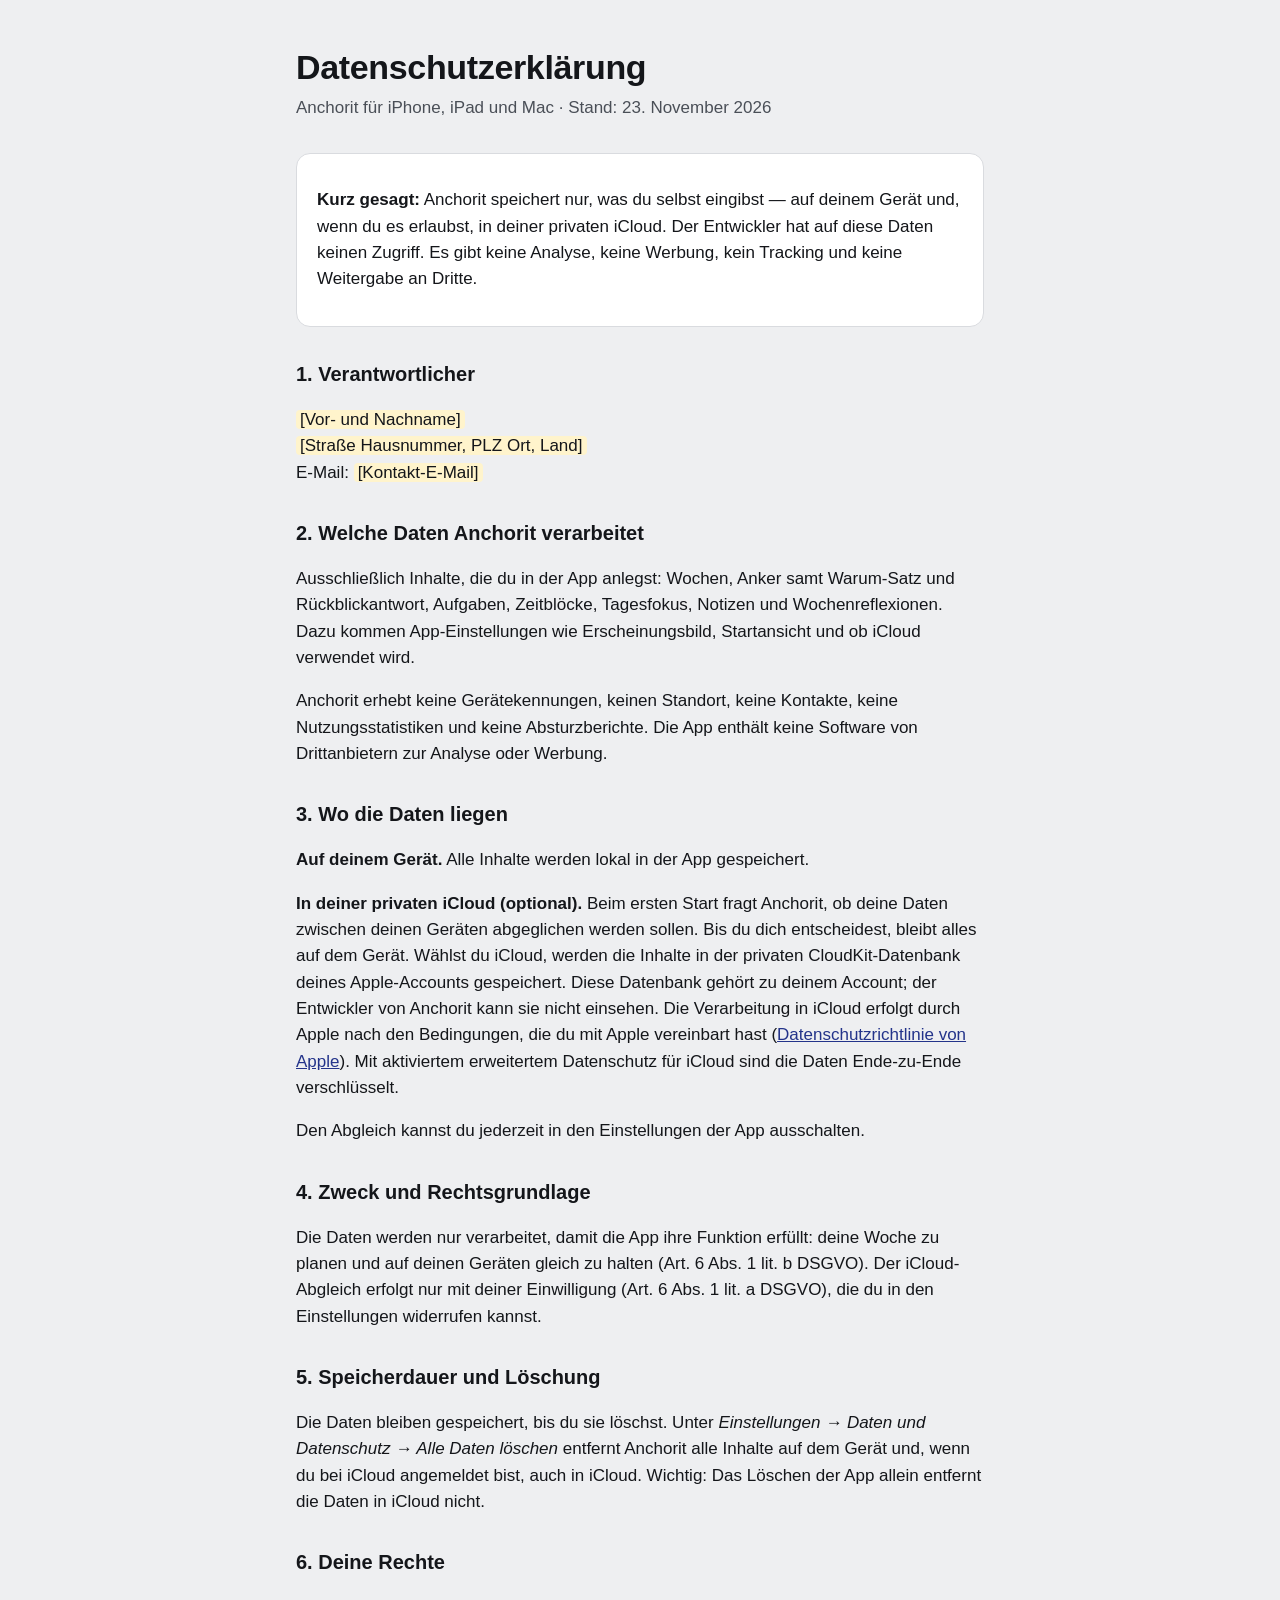
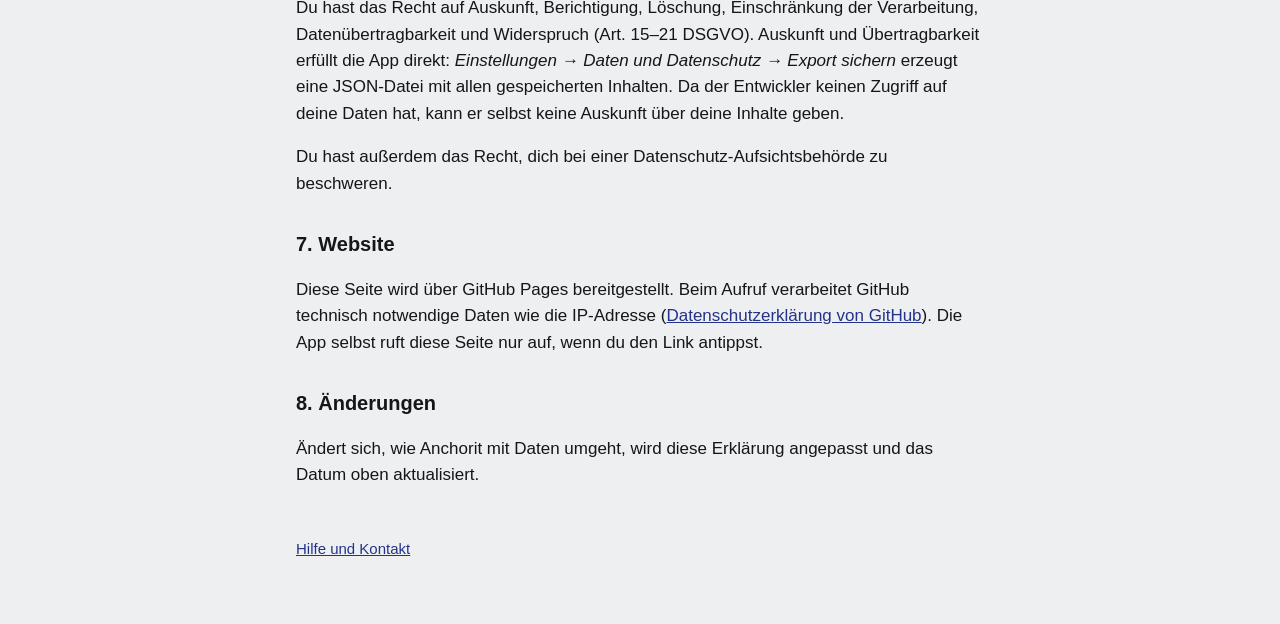
==== docs/datenschutz.html @ cf2c3e30 "Release-Prüfung: Datenschutz, Sync, Abläufe und App-Store-Unterlagen - Frisches Gerät überträgt nich" ====
<!doctype html>
<html lang="de">
<head>
<meta charset="utf-8">
<meta name="viewport" content="width=device-width, initial-scale=1">
<title>Anchorit · Datenschutzerklärung</title>
<link rel="stylesheet" href="style.css">
</head>
<body>
<main>
<h1>Datenschutzerklärung</h1>
<p class="meta">Anchorit für iPhone, iPad und Mac · Stand: 23. November 2026</p>

<div class="card">
<p><strong>Kurz gesagt:</strong> Anchorit speichert nur, was du selbst eingibst — auf deinem Gerät und, wenn du es erlaubst, in deiner privaten iCloud. Der Entwickler hat auf diese Daten keinen Zugriff. Es gibt keine Analyse, keine Werbung, kein Tracking und keine Weitergabe an Dritte.</p>
</div>

<h2>1. Verantwortlicher</h2>
<p><span class="todo">[Vor- und Nachname]</span><br>
<span class="todo">[Straße Hausnummer, PLZ Ort, Land]</span><br>
E-Mail: <span class="todo">[Kontakt-E-Mail]</span></p>

<h2>2. Welche Daten Anchorit verarbeitet</h2>
<p>Ausschließlich Inhalte, die du in der App anlegst: Wochen, Anker samt Warum-Satz und Rückblickantwort, Aufgaben, Zeitblöcke, Tagesfokus, Notizen und Wochenreflexionen. Dazu kommen App-Einstellungen wie Erscheinungsbild, Startansicht und ob iCloud verwendet wird.</p>
<p>Anchorit erhebt keine Gerätekennungen, keinen Standort, keine Kontakte, keine Nutzungsstatistiken und keine Absturzberichte. Die App enthält keine Software von Drittanbietern zur Analyse oder Werbung.</p>

<h2>3. Wo die Daten liegen</h2>
<p><strong>Auf deinem Gerät.</strong> Alle Inhalte werden lokal in der App gespeichert.</p>
<p><strong>In deiner privaten iCloud (optional).</strong> Beim ersten Start fragt Anchorit, ob deine Daten zwischen deinen Geräten abgeglichen werden sollen. Bis du dich entscheidest, bleibt alles auf dem Gerät. Wählst du iCloud, werden die Inhalte in der privaten CloudKit-Datenbank deines Apple-Accounts gespeichert. Diese Datenbank gehört zu deinem Account; der Entwickler von Anchorit kann sie nicht einsehen. Die Verarbeitung in iCloud erfolgt durch Apple nach den Bedingungen, die du mit Apple vereinbart hast (<a href="https://www.apple.com/de/legal/privacy/">Datenschutzrichtlinie von Apple</a>). Mit aktiviertem erweitertem Datenschutz für iCloud sind die Daten Ende-zu-Ende verschlüsselt.</p>
<p>Den Abgleich kannst du jederzeit in den Einstellungen der App ausschalten.</p>

<h2>4. Zweck und Rechtsgrundlage</h2>
<p>Die Daten werden nur verarbeitet, damit die App ihre Funktion erfüllt: deine Woche zu planen und auf deinen Geräten gleich zu halten (Art. 6 Abs. 1 lit. b DSGVO). Der iCloud-Abgleich erfolgt nur mit deiner Einwilligung (Art. 6 Abs. 1 lit. a DSGVO), die du in den Einstellungen widerrufen kannst.</p>

<h2>5. Speicherdauer und Löschung</h2>
<p>Die Daten bleiben gespeichert, bis du sie löschst. Unter <em>Einstellungen → Daten und Datenschutz → Alle Daten löschen</em> entfernt Anchorit alle Inhalte auf dem Gerät und, wenn du bei iCloud angemeldet bist, auch in iCloud. Wichtig: Das Löschen der App allein entfernt die Daten in iCloud nicht.</p>

<h2>6. Deine Rechte</h2>
<p>Du hast das Recht auf Auskunft, Berichtigung, Löschung, Einschränkung der Verarbeitung, Datenübertragbarkeit und Widerspruch (Art. 15–21 DSGVO). Auskunft und Übertragbarkeit erfüllt die App direkt: <em>Einstellungen → Daten und Datenschutz → Export sichern</em> erzeugt eine JSON-Datei mit allen gespeicherten Inhalten. Da der Entwickler keinen Zugriff auf deine Daten hat, kann er selbst keine Auskunft über deine Inhalte geben.</p>
<p>Du hast außerdem das Recht, dich bei einer Datenschutz-Aufsichtsbehörde zu beschweren.</p>

<h2>7. Website</h2>
<p>Diese Seite wird über GitHub Pages bereitgestellt. Beim Aufruf verarbeitet GitHub technisch notwendige Daten wie die IP-Adresse (<a href="https://docs.github.com/de/site-policy/privacy-policies/github-general-privacy-statement">Datenschutzerklärung von GitHub</a>). Die App selbst ruft diese Seite nur auf, wenn du den Link antippst.</p>

<h2>8. Änderungen</h2>
<p>Ändert sich, wie Anchorit mit Daten umgeht, wird diese Erklärung angepasst und das Datum oben aktualisiert.</p>

<footer><a href="support.html">Hilfe und Kontakt</a></footer>
</main>
</body>
</html>
---- docs/style.css ----
:root { --ground:#EEEFF1; --card:#FFFFFF; --ink:#14161A; --ink2:#4A4F57; --line:#D9DBDF; --accent:#23338A; }
@media (prefers-color-scheme: dark) { :root { --ground:#111317; --card:#1A1D22; --ink:#ECEDEF; --ink2:#A9AEB6; --line:#2B2F36; --accent:#A9B4FF; } }
* { box-sizing: border-box; }
body { margin:0; background:var(--ground); color:var(--ink); font:17px/1.55 -apple-system, BlinkMacSystemFont, "SF Pro Text", "Helvetica Neue", sans-serif; }
main { max-width: 720px; margin: 0 auto; padding: 48px 16px 64px; }
h1 { font-size: 34px; line-height:1.15; margin: 0 0 8px; letter-spacing:-0.01em; }
h2 { font-size: 20px; margin: 32px 0 8px; }
p, li { color: var(--ink); }
.meta { color: var(--ink2); margin: 0 0 32px; }
.card { background: var(--card); border: 0.5px solid var(--line); border-radius: 14px; padding: 16px 20px; margin: 16px 0; }
a { color: var(--accent); }
.todo { background: #FFF4CC; color:#14161A; padding: 0 4px; border-radius: 4px; }
footer { margin-top: 48px; color: var(--ink2); font-size: 15px; }
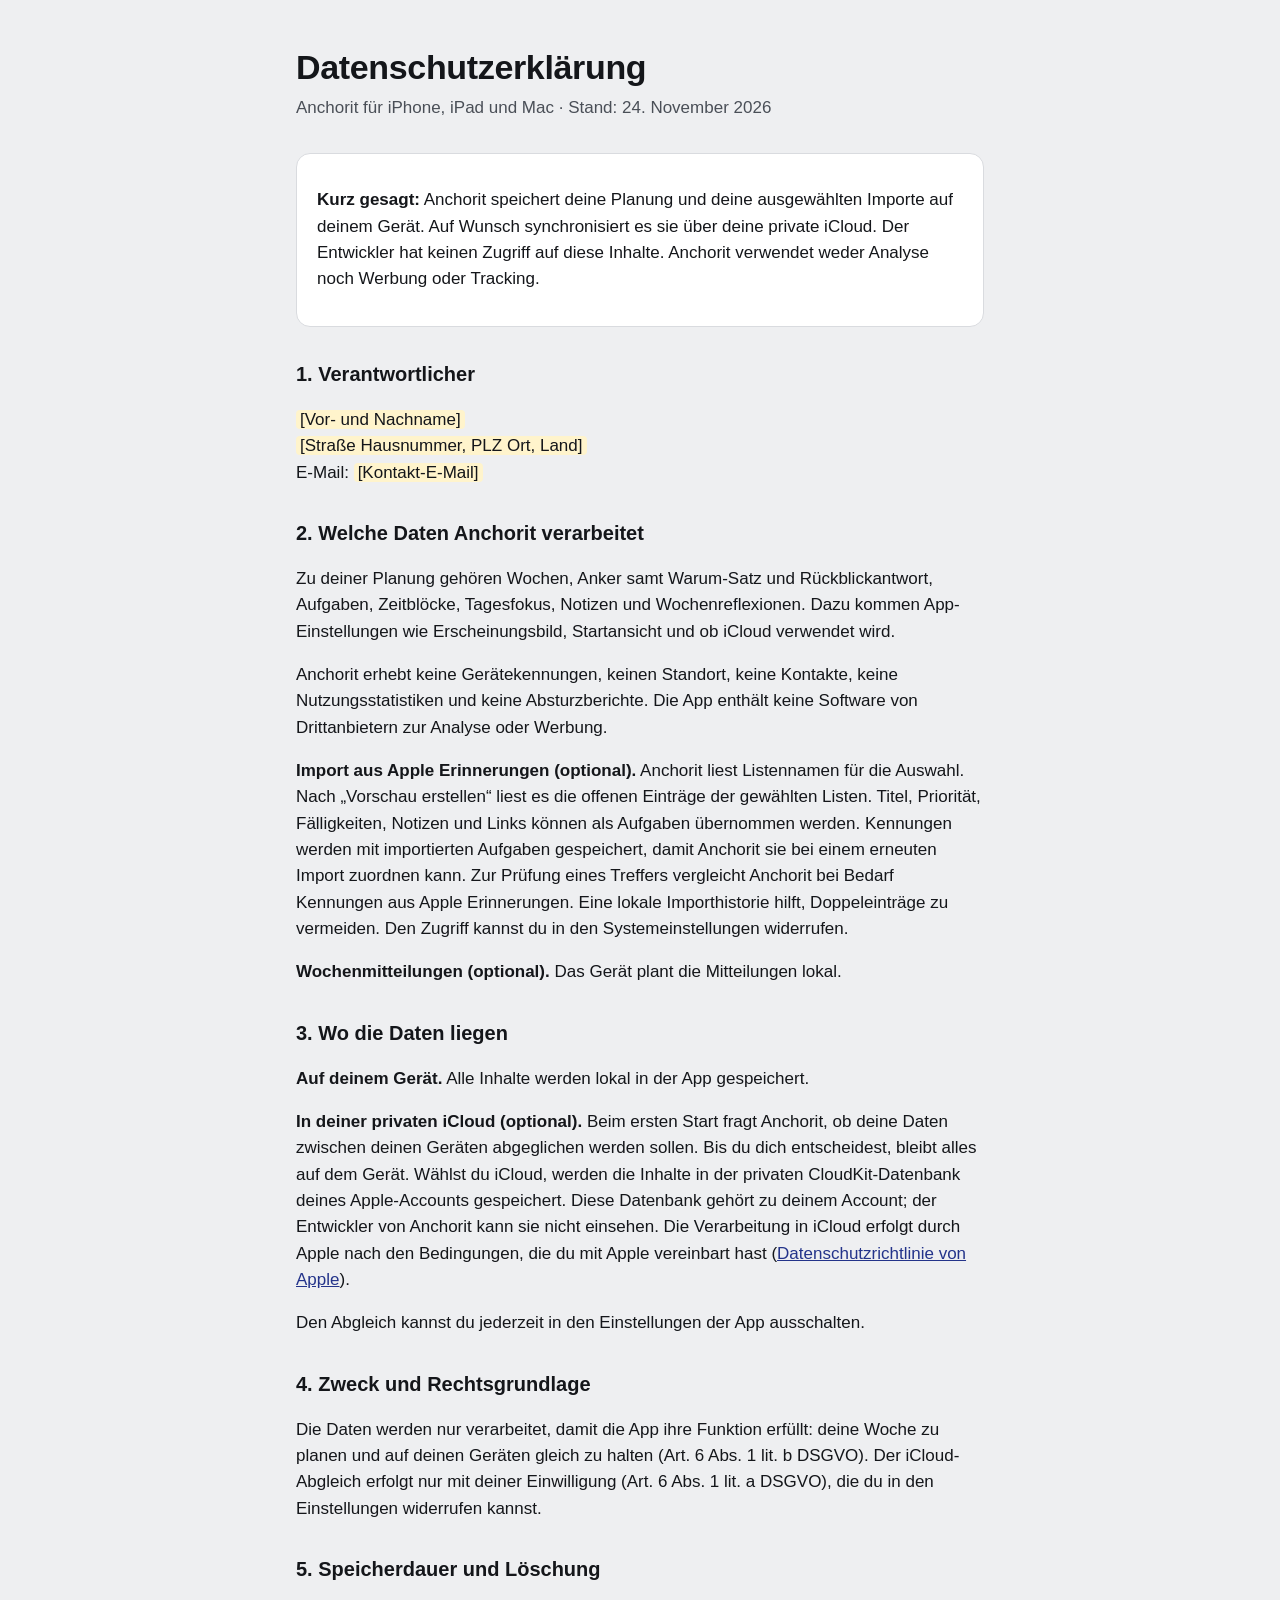
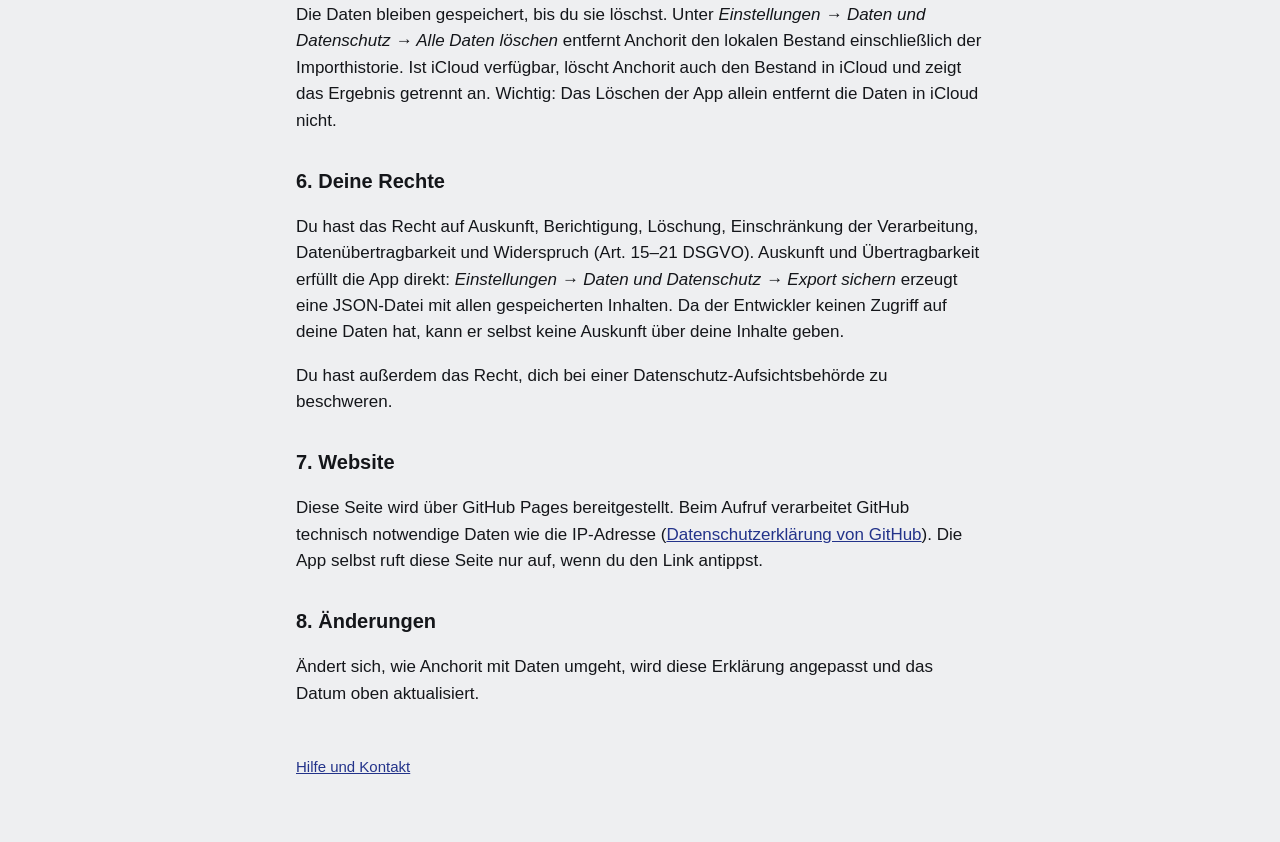
==== commit 37a21bfe: "App-Review vorbereiten und Erinnerungsimport erweitern" ====
--- a/docs/datenschutz.html
+++ b/docs/datenschutz.html
@@ -9,10 +9,10 @@
 <body>
 <main>
 <h1>Datenschutzerklärung</h1>
-<p class="meta">Anchorit für iPhone, iPad und Mac · Stand: 23. November 2026</p>
+<p class="meta">Anchorit für iPhone, iPad und Mac · Stand: 24. November 2026</p>
 
 <div class="card">
-<p><strong>Kurz gesagt:</strong> Anchorit speichert nur, was du selbst eingibst — auf deinem Gerät und, wenn du es erlaubst, in deiner privaten iCloud. Der Entwickler hat auf diese Daten keinen Zugriff. Es gibt keine Analyse, keine Werbung, kein Tracking und keine Weitergabe an Dritte.</p>
+<p><strong>Kurz gesagt:</strong> Anchorit speichert deine Planung und deine ausgewählten Importe auf deinem Gerät. Auf Wunsch synchronisiert es sie über deine private iCloud. Der Entwickler hat keinen Zugriff auf diese Inhalte. Anchorit verwendet weder Analyse noch Werbung oder Tracking.</p>
 </div>
 
 <h2>1. Verantwortlicher</h2>
@@ -21,19 +21,22 @@
 E-Mail: <span class="todo">[Kontakt-E-Mail]</span></p>
 
 <h2>2. Welche Daten Anchorit verarbeitet</h2>
-<p>Ausschließlich Inhalte, die du in der App anlegst: Wochen, Anker samt Warum-Satz und Rückblickantwort, Aufgaben, Zeitblöcke, Tagesfokus, Notizen und Wochenreflexionen. Dazu kommen App-Einstellungen wie Erscheinungsbild, Startansicht und ob iCloud verwendet wird.</p>
+<p>Zu deiner Planung gehören Wochen, Anker samt Warum-Satz und Rückblickantwort, Aufgaben, Zeitblöcke, Tagesfokus, Notizen und Wochenreflexionen. Dazu kommen App-Einstellungen wie Erscheinungsbild, Startansicht und ob iCloud verwendet wird.</p>
 <p>Anchorit erhebt keine Gerätekennungen, keinen Standort, keine Kontakte, keine Nutzungsstatistiken und keine Absturzberichte. Die App enthält keine Software von Drittanbietern zur Analyse oder Werbung.</p>
+
+<p><strong>Import aus Apple Erinnerungen (optional).</strong> Anchorit liest Listennamen für die Auswahl. Nach „Vorschau erstellen“ liest es die offenen Einträge der gewählten Listen. Titel, Priorität, Fälligkeiten, Notizen und Links können als Aufgaben übernommen werden. Kennungen werden mit importierten Aufgaben gespeichert, damit Anchorit sie bei einem erneuten Import zuordnen kann. Zur Prüfung eines Treffers vergleicht Anchorit bei Bedarf Kennungen aus Apple Erinnerungen. Eine lokale Importhistorie hilft, Doppeleinträge zu vermeiden. Den Zugriff kannst du in den Systemeinstellungen widerrufen.</p>
+<p><strong>Wochenmitteilungen (optional).</strong> Das Gerät plant die Mitteilungen lokal.</p>
 
 <h2>3. Wo die Daten liegen</h2>
 <p><strong>Auf deinem Gerät.</strong> Alle Inhalte werden lokal in der App gespeichert.</p>
-<p><strong>In deiner privaten iCloud (optional).</strong> Beim ersten Start fragt Anchorit, ob deine Daten zwischen deinen Geräten abgeglichen werden sollen. Bis du dich entscheidest, bleibt alles auf dem Gerät. Wählst du iCloud, werden die Inhalte in der privaten CloudKit-Datenbank deines Apple-Accounts gespeichert. Diese Datenbank gehört zu deinem Account; der Entwickler von Anchorit kann sie nicht einsehen. Die Verarbeitung in iCloud erfolgt durch Apple nach den Bedingungen, die du mit Apple vereinbart hast (<a href="https://www.apple.com/de/legal/privacy/">Datenschutzrichtlinie von Apple</a>). Mit aktiviertem erweitertem Datenschutz für iCloud sind die Daten Ende-zu-Ende verschlüsselt.</p>
+<p><strong>In deiner privaten iCloud (optional).</strong> Beim ersten Start fragt Anchorit, ob deine Daten zwischen deinen Geräten abgeglichen werden sollen. Bis du dich entscheidest, bleibt alles auf dem Gerät. Wählst du iCloud, werden die Inhalte in der privaten CloudKit-Datenbank deines Apple-Accounts gespeichert. Diese Datenbank gehört zu deinem Account; der Entwickler von Anchorit kann sie nicht einsehen. Die Verarbeitung in iCloud erfolgt durch Apple nach den Bedingungen, die du mit Apple vereinbart hast (<a href="https://www.apple.com/de/legal/privacy/">Datenschutzrichtlinie von Apple</a>).</p>
 <p>Den Abgleich kannst du jederzeit in den Einstellungen der App ausschalten.</p>
 
 <h2>4. Zweck und Rechtsgrundlage</h2>
 <p>Die Daten werden nur verarbeitet, damit die App ihre Funktion erfüllt: deine Woche zu planen und auf deinen Geräten gleich zu halten (Art. 6 Abs. 1 lit. b DSGVO). Der iCloud-Abgleich erfolgt nur mit deiner Einwilligung (Art. 6 Abs. 1 lit. a DSGVO), die du in den Einstellungen widerrufen kannst.</p>
 
 <h2>5. Speicherdauer und Löschung</h2>
-<p>Die Daten bleiben gespeichert, bis du sie löschst. Unter <em>Einstellungen → Daten und Datenschutz → Alle Daten löschen</em> entfernt Anchorit alle Inhalte auf dem Gerät und, wenn du bei iCloud angemeldet bist, auch in iCloud. Wichtig: Das Löschen der App allein entfernt die Daten in iCloud nicht.</p>
+<p>Die Daten bleiben gespeichert, bis du sie löschst. Unter <em>Einstellungen → Daten und Datenschutz → Alle Daten löschen</em> entfernt Anchorit den lokalen Bestand einschließlich der Importhistorie. Ist iCloud verfügbar, löscht Anchorit auch den Bestand in iCloud und zeigt das Ergebnis getrennt an. Wichtig: Das Löschen der App allein entfernt die Daten in iCloud nicht.</p>
 
 <h2>6. Deine Rechte</h2>
 <p>Du hast das Recht auf Auskunft, Berichtigung, Löschung, Einschränkung der Verarbeitung, Datenübertragbarkeit und Widerspruch (Art. 15–21 DSGVO). Auskunft und Übertragbarkeit erfüllt die App direkt: <em>Einstellungen → Daten und Datenschutz → Export sichern</em> erzeugt eine JSON-Datei mit allen gespeicherten Inhalten. Da der Entwickler keinen Zugriff auf deine Daten hat, kann er selbst keine Auskunft über deine Inhalte geben.</p>
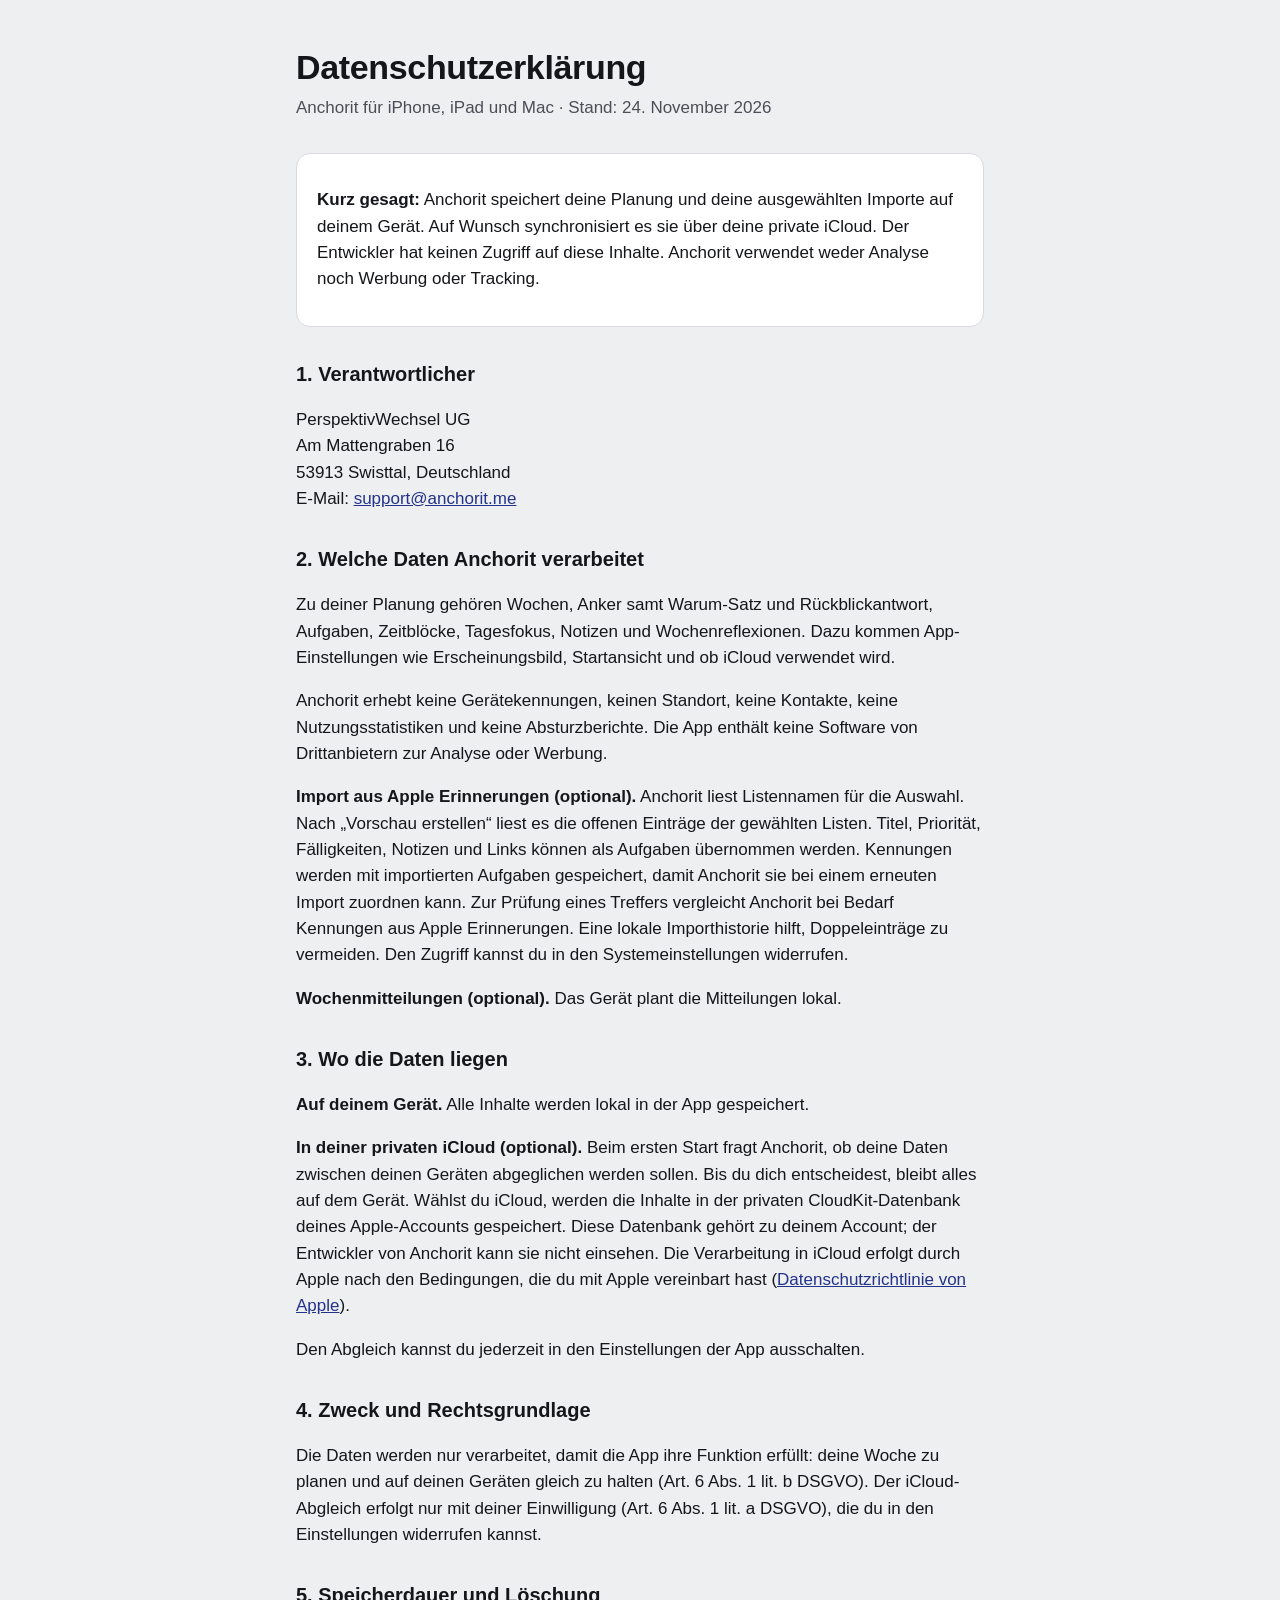
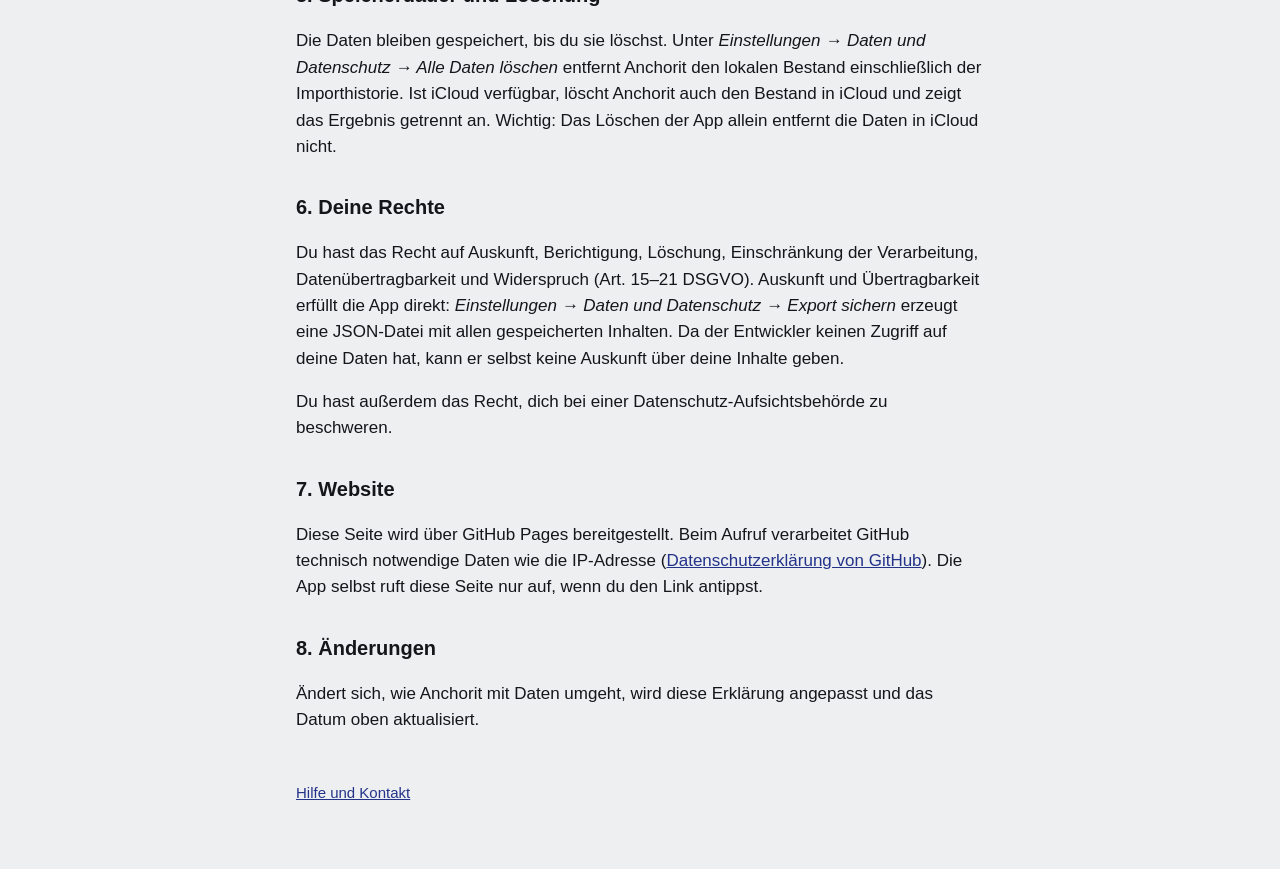
==== commit 5ce44265: "Kontaktdaten der Datenschutzerklärung ergänzen" ====
--- a/docs/datenschutz.html
+++ b/docs/datenschutz.html
@@ -16,9 +16,10 @@
 </div>
 
 <h2>1. Verantwortlicher</h2>
-<p><span class="todo">[Vor- und Nachname]</span><br>
-<span class="todo">[Straße Hausnummer, PLZ Ort, Land]</span><br>
-E-Mail: <span class="todo">[Kontakt-E-Mail]</span></p>
+<p>PerspektivWechsel UG<br>
+Am Mattengraben 16<br>
+53913 Swisttal, Deutschland<br>
+E-Mail: <a href="mailto:support@anchorit.me">support@anchorit.me</a></p>
 
 <h2>2. Welche Daten Anchorit verarbeitet</h2>
 <p>Zu deiner Planung gehören Wochen, Anker samt Warum-Satz und Rückblickantwort, Aufgaben, Zeitblöcke, Tagesfokus, Notizen und Wochenreflexionen. Dazu kommen App-Einstellungen wie Erscheinungsbild, Startansicht und ob iCloud verwendet wird.</p>
